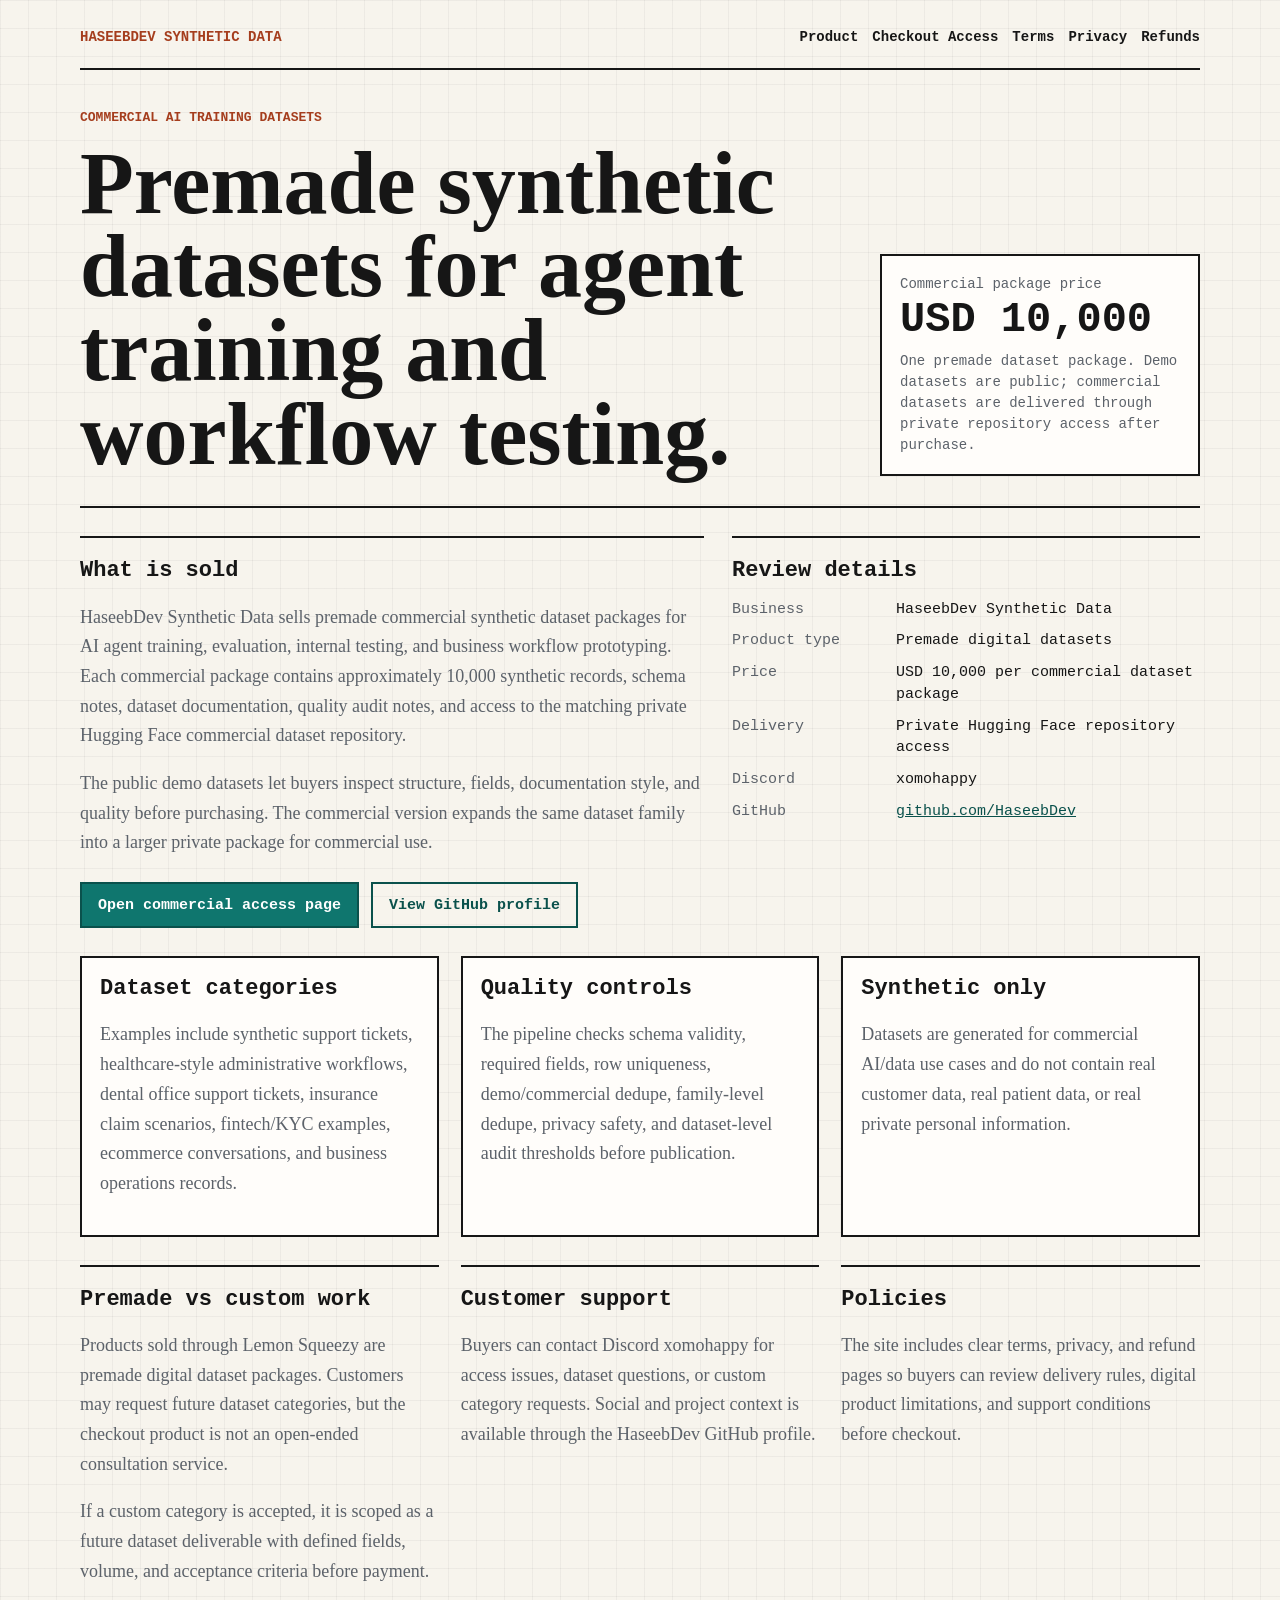
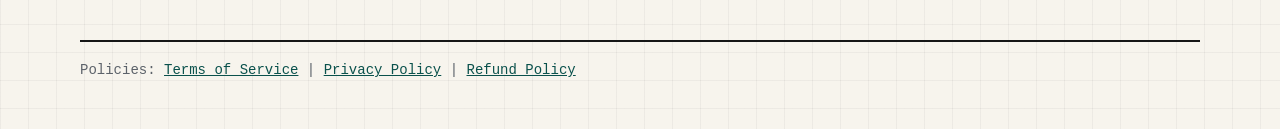
==== index.html @ 677e2761 "Add synthetic data storefront" ====
<!doctype html>
<html lang="en">
<head>
  <meta charset="utf-8">
  <meta name="viewport" content="width=device-width, initial-scale=1">
  <meta name="checkout-repo" content="synthetic-data-checkout">
  <title>Synthetic Dataset Commercial Packages</title>
  <link rel="stylesheet" href="site.css">
</head>
<body>
  <main class="wrap">
    <nav class="topbar" aria-label="Site navigation">
      <div class="brand">HaseebDev Synthetic Data</div>
      <div class="nav">
        <a href="index.html">Product</a>
        <a href="commercial-access.html">Checkout Access</a>
        <a href="terms.html">Terms</a>
        <a href="privacy.html">Privacy</a>
        <a href="refund.html">Refunds</a>
      </div>
    </nav>

    <header class="hero">
      <div>
        <p class="eyebrow">Commercial AI training datasets</p>
        <h1>Premade synthetic datasets for agent training and workflow testing.</h1>
      </div>
      <aside class="price-box" aria-label="Pricing">
        <div class="caption">Commercial package price</div>
        <div class="price">USD 10,000</div>
        <div class="caption">One premade dataset package. Demo datasets are public; commercial datasets are delivered through private repository access after purchase.</div>
      </aside>
    </header>

    <section class="two-col">
      <div class="panel">
        <h2>What is sold</h2>
        <p>
          HaseebDev Synthetic Data sells premade commercial synthetic dataset packages for AI agent training, evaluation, internal testing, and business workflow prototyping. Each commercial package contains approximately 10,000 synthetic records, schema notes, dataset documentation, quality audit notes, and access to the matching private Hugging Face commercial dataset repository.
        </p>
        <p>
          The public demo datasets let buyers inspect structure, fields, documentation style, and quality before purchasing. The commercial version expands the same dataset family into a larger private package for commercial use.
        </p>
        <div class="button-row">
          <a class="button" href="commercial-access.html">Open commercial access page</a>
          <a class="button secondary" href="https://github.com/HaseebDev" rel="noopener">View GitHub profile</a>
        </div>
      </div>

      <aside class="panel">
        <h2>Review details</h2>
        <dl>
          <dt>Business</dt>
          <dd>HaseebDev Synthetic Data</dd>
          <dt>Product type</dt>
          <dd>Premade digital datasets</dd>
          <dt>Price</dt>
          <dd>USD 10,000 per commercial dataset package</dd>
          <dt>Delivery</dt>
          <dd>Private Hugging Face repository access</dd>
          <dt>Discord</dt>
          <dd>xomohappy</dd>
          <dt>GitHub</dt>
          <dd><a href="https://github.com/HaseebDev" rel="noopener">github.com/HaseebDev</a></dd>
        </dl>
      </aside>
    </section>

    <section class="grid" aria-label="Product features">
      <article class="fact-box">
        <h2>Dataset categories</h2>
        <p>Examples include synthetic support tickets, healthcare-style administrative workflows, dental office support tickets, insurance claim scenarios, fintech/KYC examples, ecommerce conversations, and business operations records.</p>
      </article>
      <article class="fact-box">
        <h2>Quality controls</h2>
        <p>The pipeline checks schema validity, required fields, row uniqueness, demo/commercial dedupe, family-level dedupe, privacy safety, and dataset-level audit thresholds before publication.</p>
      </article>
      <article class="fact-box">
        <h2>Synthetic only</h2>
        <p>Datasets are generated for commercial AI/data use cases and do not contain real customer data, real patient data, or real private personal information.</p>
      </article>
    </section>

    <section class="grid" aria-label="Store review and buyer information">
      <div class="panel">
        <h2>Premade vs custom work</h2>
        <p>
          Products sold through Lemon Squeezy are premade digital dataset packages. Customers may request future dataset categories, but the checkout product is not an open-ended consultation service.
        </p>
        <p>
          If a custom category is accepted, it is scoped as a future dataset deliverable with defined fields, volume, and acceptance criteria before payment.
        </p>
      </div>
      <div class="panel">
        <h2>Customer support</h2>
        <p>
          Buyers can contact Discord xomohappy for access issues, dataset questions, or custom category requests. Social and project context is available through the HaseebDev GitHub profile.
        </p>
      </div>
      <div class="panel">
        <h2>Policies</h2>
        <p>
          The site includes clear terms, privacy, and refund pages so buyers can review delivery rules, digital product limitations, and support conditions before checkout.
        </p>
      </div>
    </section>

    <footer class="footer">
      Policies: <a href="terms.html">Terms of Service</a> | <a href="privacy.html">Privacy Policy</a> | <a href="refund.html">Refund Policy</a>
    </footer>
  </main>
</body>
</html>
---- site.css ----
:root {
  color-scheme: light;
  --ink: #161616;
  --muted: #5c626a;
  --line: #d9d7cf;
  --paper: #f7f4ed;
  --panel: #fffdfa;
  --accent: #0f766e;
  --accent-dark: #0a514c;
  --signal: #a53d1d;
  --blueprint: #243b53;
}

* {
  box-sizing: border-box;
}

body {
  margin: 0;
  min-height: 100vh;
  background:
    linear-gradient(90deg, rgba(22, 22, 22, 0.045) 1px, transparent 1px),
    linear-gradient(rgba(22, 22, 22, 0.045) 1px, transparent 1px),
    var(--paper);
  background-size: 28px 28px;
  color: var(--ink);
  font-family: Georgia, "Times New Roman", serif;
}

a {
  color: var(--accent-dark);
}

.wrap {
  width: min(1120px, calc(100% - 32px));
  margin: 0 auto;
  padding: 28px 0 48px;
}

.topbar {
  display: flex;
  flex-wrap: wrap;
  align-items: center;
  justify-content: space-between;
  gap: 14px;
  padding: 0 0 22px;
  border-bottom: 2px solid var(--ink);
  font: 700 14px/1.3 ui-monospace, "SFMono-Regular", Consolas, monospace;
}

.brand {
  color: var(--signal);
  text-transform: uppercase;
}

.nav {
  display: flex;
  flex-wrap: wrap;
  gap: 14px;
}

.nav a {
  color: var(--ink);
  text-decoration: none;
}

.hero {
  display: grid;
  grid-template-columns: minmax(0, 1fr) 320px;
  gap: 32px;
  align-items: end;
  padding: 40px 0 30px;
  border-bottom: 2px solid var(--ink);
}

.eyebrow {
  margin: 0 0 16px;
  color: var(--signal);
  font: 700 13px/1.2 ui-monospace, "SFMono-Regular", Consolas, monospace;
  letter-spacing: 0;
  text-transform: uppercase;
}

h1 {
  margin: 0;
  max-width: 880px;
  font-size: clamp(40px, 7vw, 88px);
  line-height: 0.95;
  letter-spacing: 0;
}

h2 {
  margin: 0 0 14px;
  font: 700 22px/1.2 ui-monospace, "SFMono-Regular", Consolas, monospace;
  letter-spacing: 0;
}

h3 {
  margin: 22px 0 8px;
  font: 700 18px/1.2 ui-monospace, "SFMono-Regular", Consolas, monospace;
}

p,
li {
  color: var(--muted);
  font: 18px/1.65 Georgia, "Times New Roman", serif;
}

ul {
  margin: 12px 0 0;
  padding-left: 20px;
}

.price-box,
.fact-box,
.notice {
  border: 2px solid var(--ink);
  background: var(--panel);
  padding: 18px;
}

.price {
  margin: 4px 0 10px;
  font: 700 42px/1 ui-monospace, "SFMono-Regular", Consolas, monospace;
}

.caption {
  color: var(--muted);
  font: 14px/1.5 ui-monospace, "SFMono-Regular", Consolas, monospace;
}

.grid {
  display: grid;
  grid-template-columns: repeat(3, minmax(0, 1fr));
  gap: 22px;
  margin-top: 28px;
}

.two-col {
  display: grid;
  grid-template-columns: minmax(0, 1fr) minmax(300px, 0.75fr);
  gap: 28px;
  margin-top: 28px;
  align-items: start;
}

.panel {
  border-top: 2px solid var(--ink);
  padding-top: 20px;
}

.button-row {
  display: flex;
  flex-wrap: wrap;
  gap: 12px;
  margin-top: 24px;
}

.button {
  display: inline-flex;
  min-height: 46px;
  align-items: center;
  justify-content: center;
  border: 2px solid var(--accent-dark);
  background: var(--accent);
  color: #fff;
  padding: 12px 16px;
  text-decoration: none;
  font: 700 15px/1 ui-monospace, "SFMono-Regular", Consolas, monospace;
}

.button.secondary {
  background: transparent;
  color: var(--accent-dark);
}

label {
  display: block;
  margin-top: 24px;
  color: var(--ink);
  font: 700 15px/1.45 ui-monospace, "SFMono-Regular", Consolas, monospace;
}

input {
  width: min(100%, 460px);
  min-height: 46px;
  margin-top: 8px;
  border: 2px solid var(--ink);
  background: var(--panel);
  color: var(--ink);
  padding: 10px 12px;
  font: 16px/1.2 ui-monospace, "SFMono-Regular", Consolas, monospace;
}

input:focus {
  outline: 3px solid rgba(15, 118, 110, 0.28);
  outline-offset: 2px;
}

dl {
  display: grid;
  grid-template-columns: 150px minmax(0, 1fr);
  gap: 10px 14px;
  margin: 0;
  font: 15px/1.45 ui-monospace, "SFMono-Regular", Consolas, monospace;
}

dt {
  color: var(--muted);
}

dd {
  margin: 0;
  overflow-wrap: anywhere;
}

.alert {
  margin-top: 22px;
  border-left: 4px solid var(--signal);
  padding: 12px 0 12px 14px;
  color: var(--muted);
  font: 15px/1.5 ui-monospace, "SFMono-Regular", Consolas, monospace;
}

.footer {
  margin-top: 36px;
  padding-top: 18px;
  border-top: 2px solid var(--ink);
  color: var(--muted);
  font: 14px/1.5 ui-monospace, "SFMono-Regular", Consolas, monospace;
}

@media (max-width: 820px) {
  .wrap {
    width: min(100% - 24px, 1120px);
    padding-top: 22px;
  }

  .hero,
  .two-col,
  .grid {
    grid-template-columns: 1fr;
  }

  dl {
    grid-template-columns: 1fr;
  }
}
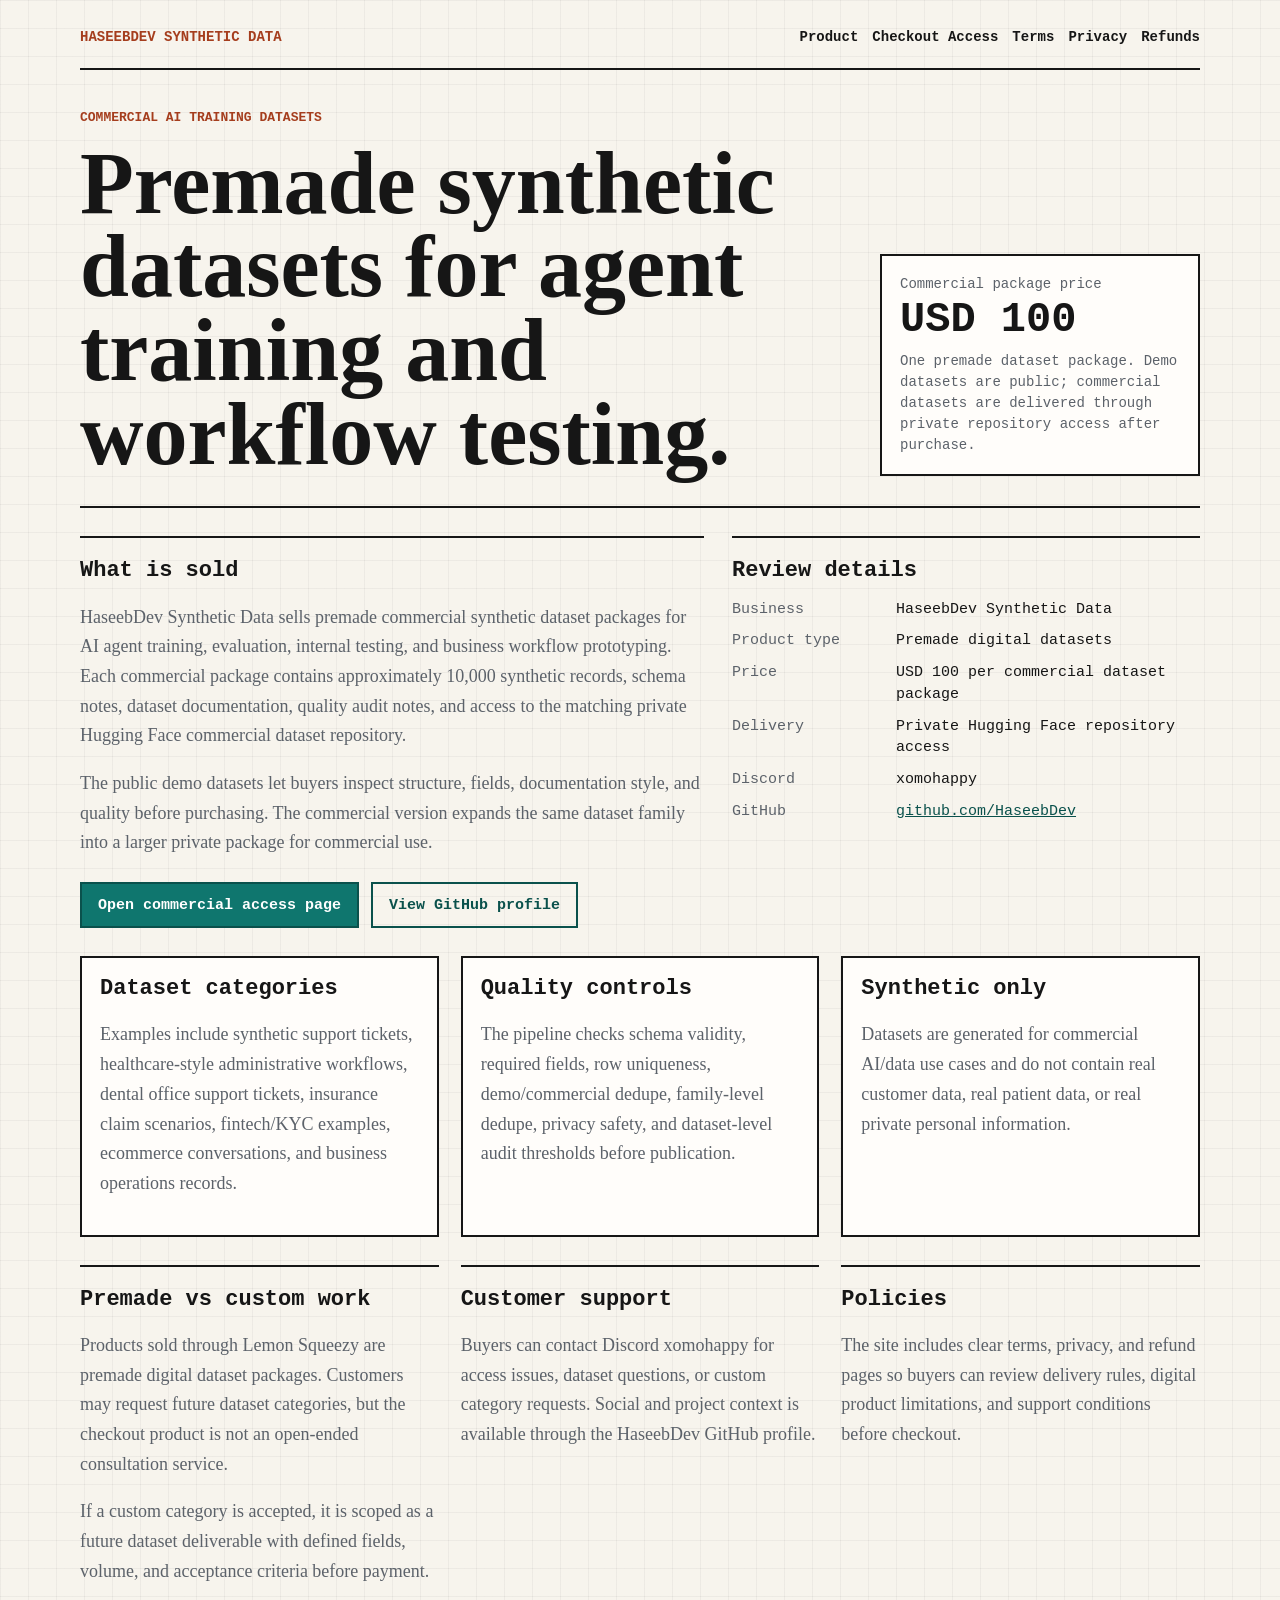
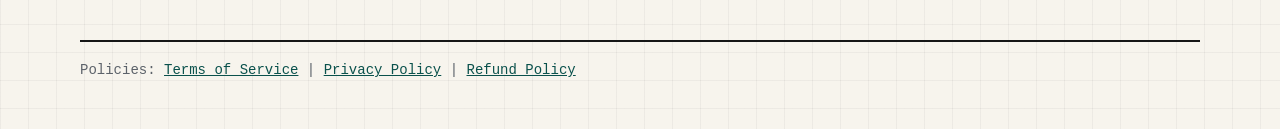
==== commit 584a1f2a: "Correct commercial dataset price" ====
--- a/index.html
+++ b/index.html
@@ -27,7 +27,7 @@
       </div>
       <aside class="price-box" aria-label="Pricing">
         <div class="caption">Commercial package price</div>
-        <div class="price">USD 10,000</div>
+        <div class="price">USD 100</div>
         <div class="caption">One premade dataset package. Demo datasets are public; commercial datasets are delivered through private repository access after purchase.</div>
       </aside>
     </header>
@@ -55,7 +55,7 @@
           <dt>Product type</dt>
           <dd>Premade digital datasets</dd>
           <dt>Price</dt>
-          <dd>USD 10,000 per commercial dataset package</dd>
+          <dd>USD 100 per commercial dataset package</dd>
           <dt>Delivery</dt>
           <dd>Private Hugging Face repository access</dd>
           <dt>Discord</dt>
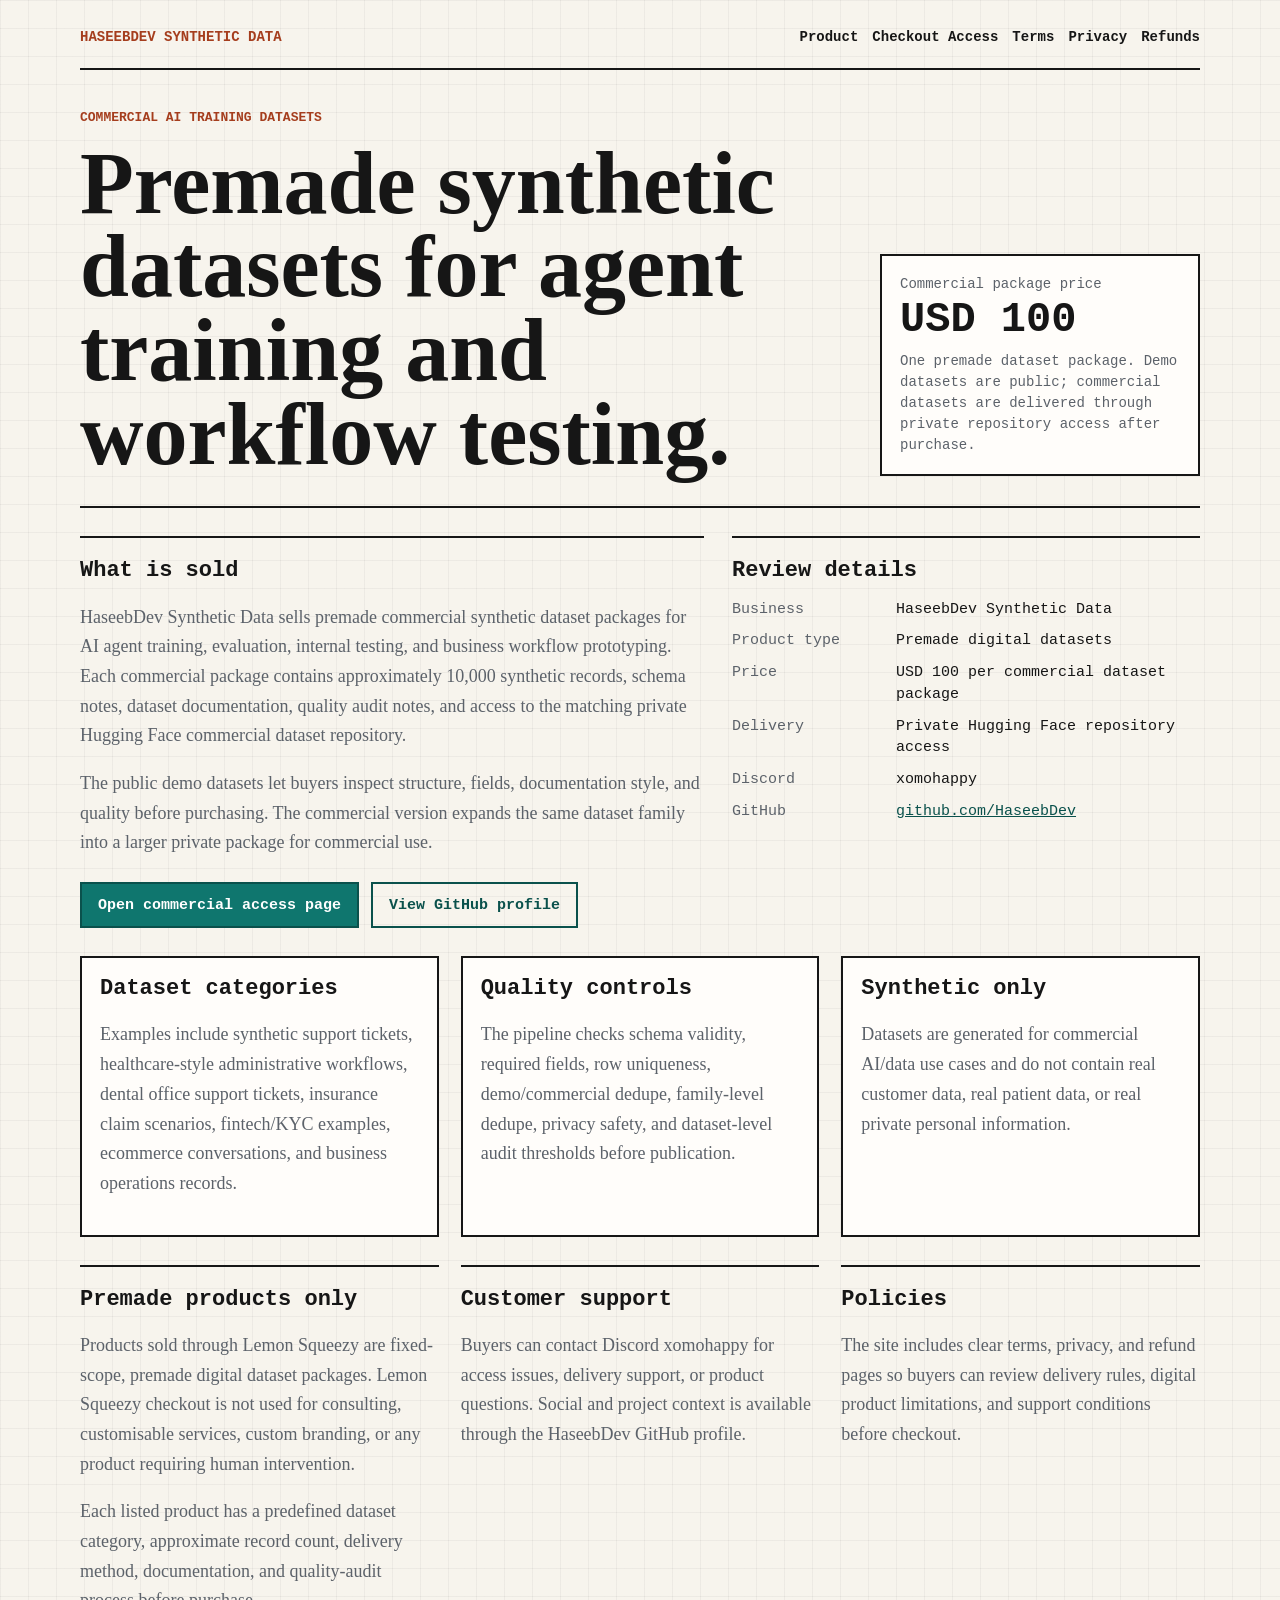
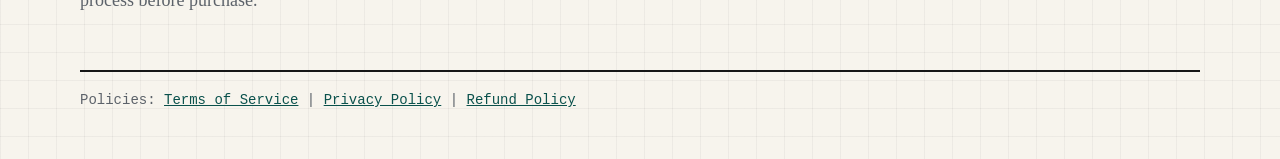
==== commit 13de5723: "Clarify premade dataset storefront" ====
--- a/index.html
+++ b/index.html
@@ -83,18 +83,18 @@
 
     <section class="grid" aria-label="Store review and buyer information">
       <div class="panel">
-        <h2>Premade vs custom work</h2>
+        <h2>Premade products only</h2>
         <p>
-          Products sold through Lemon Squeezy are premade digital dataset packages. Customers may request future dataset categories, but the checkout product is not an open-ended consultation service.
+          Products sold through Lemon Squeezy are fixed-scope, premade digital dataset packages. Lemon Squeezy checkout is not used for consulting, customisable services, custom branding, or any product requiring human intervention.
         </p>
         <p>
-          If a custom category is accepted, it is scoped as a future dataset deliverable with defined fields, volume, and acceptance criteria before payment.
+          Each listed product has a predefined dataset category, approximate record count, delivery method, documentation, and quality-audit process before purchase.
         </p>
       </div>
       <div class="panel">
         <h2>Customer support</h2>
         <p>
-          Buyers can contact Discord xomohappy for access issues, dataset questions, or custom category requests. Social and project context is available through the HaseebDev GitHub profile.
+          Buyers can contact Discord xomohappy for access issues, delivery support, or product questions. Social and project context is available through the HaseebDev GitHub profile.
         </p>
       </div>
       <div class="panel">
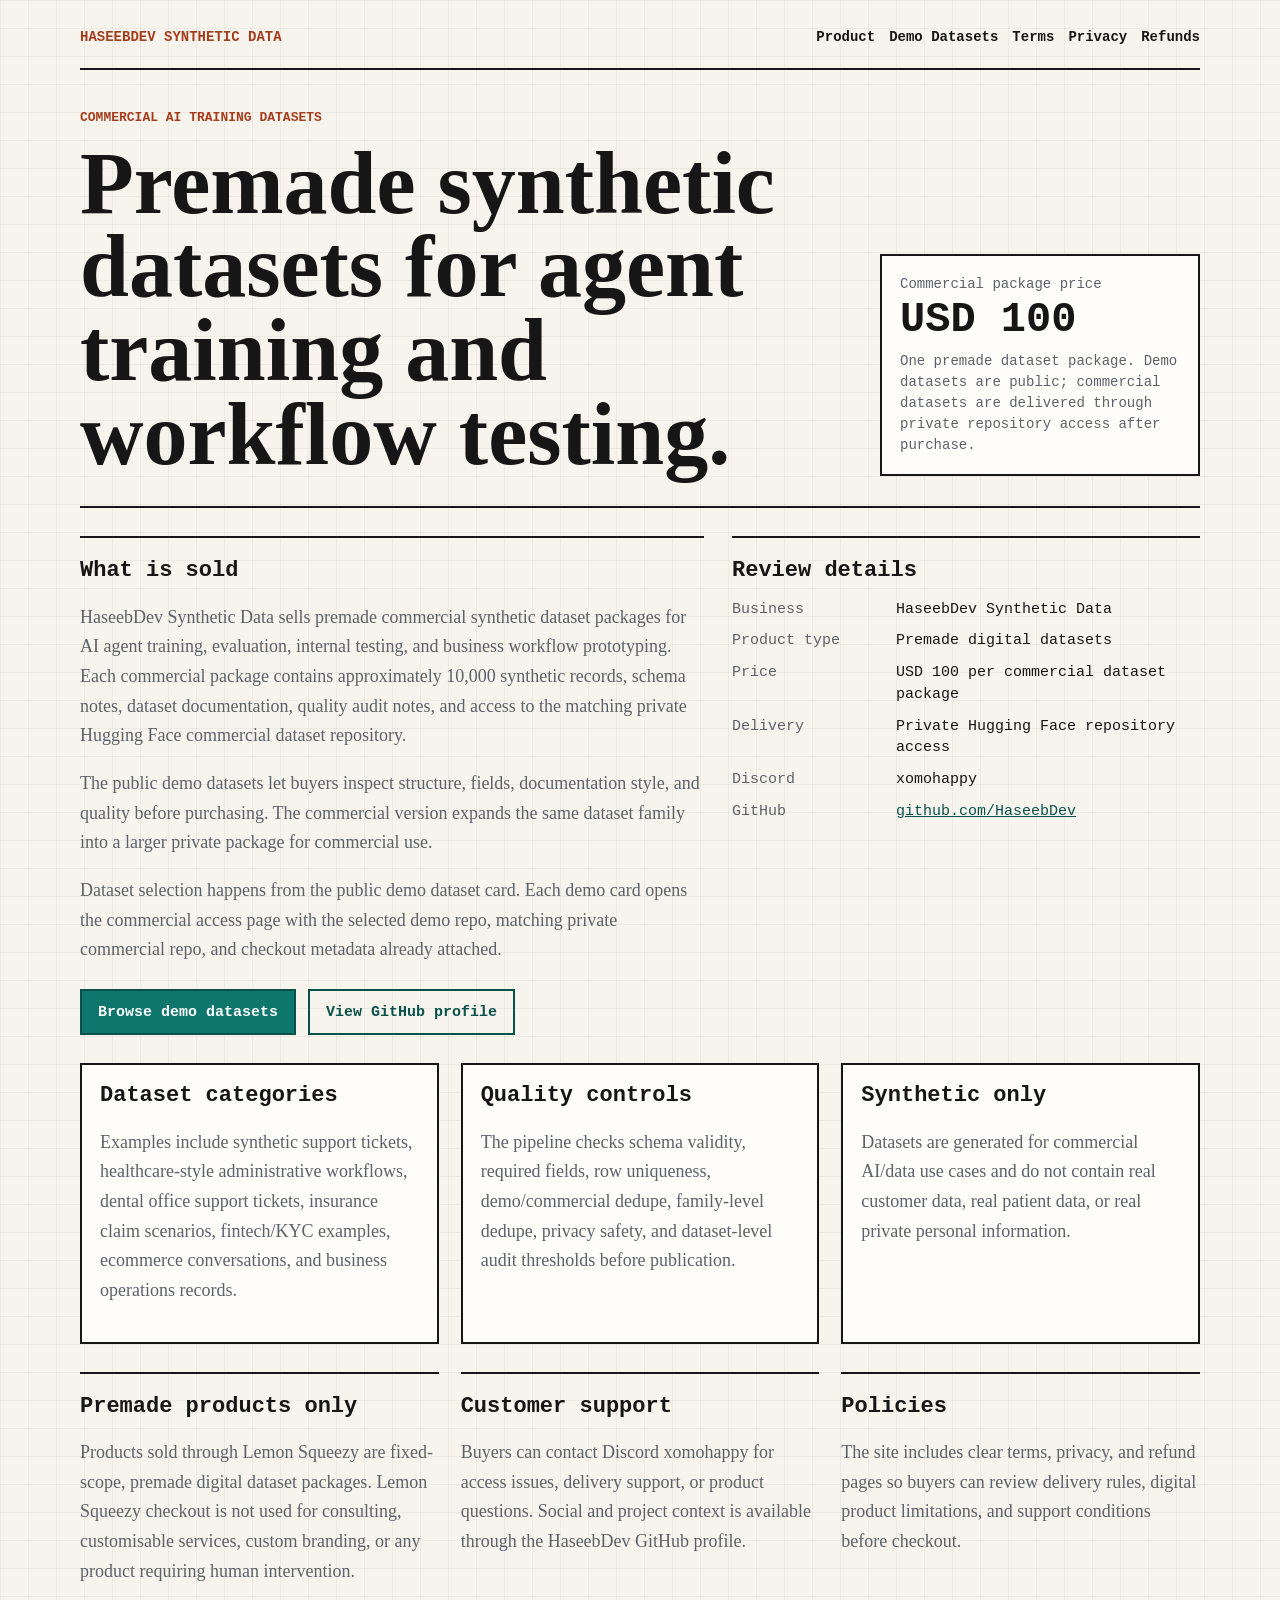
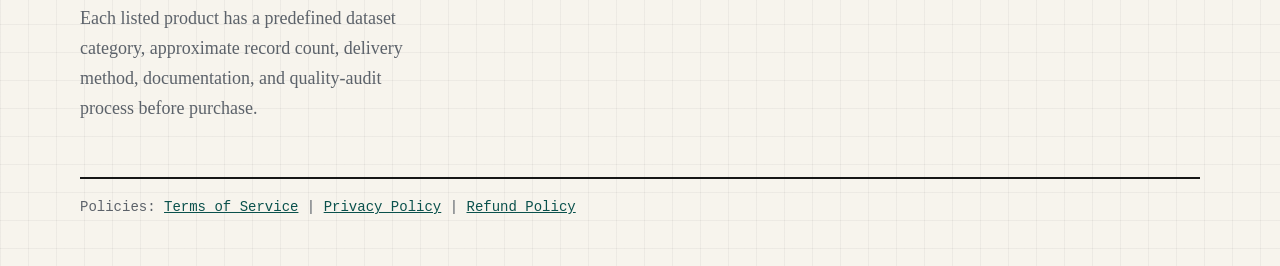
==== commit 274dead8: "Clarify dataset-specific checkout entrypoint" ====
--- a/index.html
+++ b/index.html
@@ -13,7 +13,7 @@
       <div class="brand">HaseebDev Synthetic Data</div>
       <div class="nav">
         <a href="index.html">Product</a>
-        <a href="commercial-access.html">Checkout Access</a>
+        <a href="https://huggingface.co/HaseebDev" rel="noopener">Demo Datasets</a>
         <a href="terms.html">Terms</a>
         <a href="privacy.html">Privacy</a>
         <a href="refund.html">Refunds</a>
@@ -41,8 +41,11 @@
         <p>
           The public demo datasets let buyers inspect structure, fields, documentation style, and quality before purchasing. The commercial version expands the same dataset family into a larger private package for commercial use.
         </p>
+        <p>
+          Dataset selection happens from the public demo dataset card. Each demo card opens the commercial access page with the selected demo repo, matching private commercial repo, and checkout metadata already attached.
+        </p>
         <div class="button-row">
-          <a class="button" href="commercial-access.html">Open commercial access page</a>
+          <a class="button" href="https://huggingface.co/HaseebDev" rel="noopener">Browse demo datasets</a>
           <a class="button secondary" href="https://github.com/HaseebDev" rel="noopener">View GitHub profile</a>
         </div>
       </div>
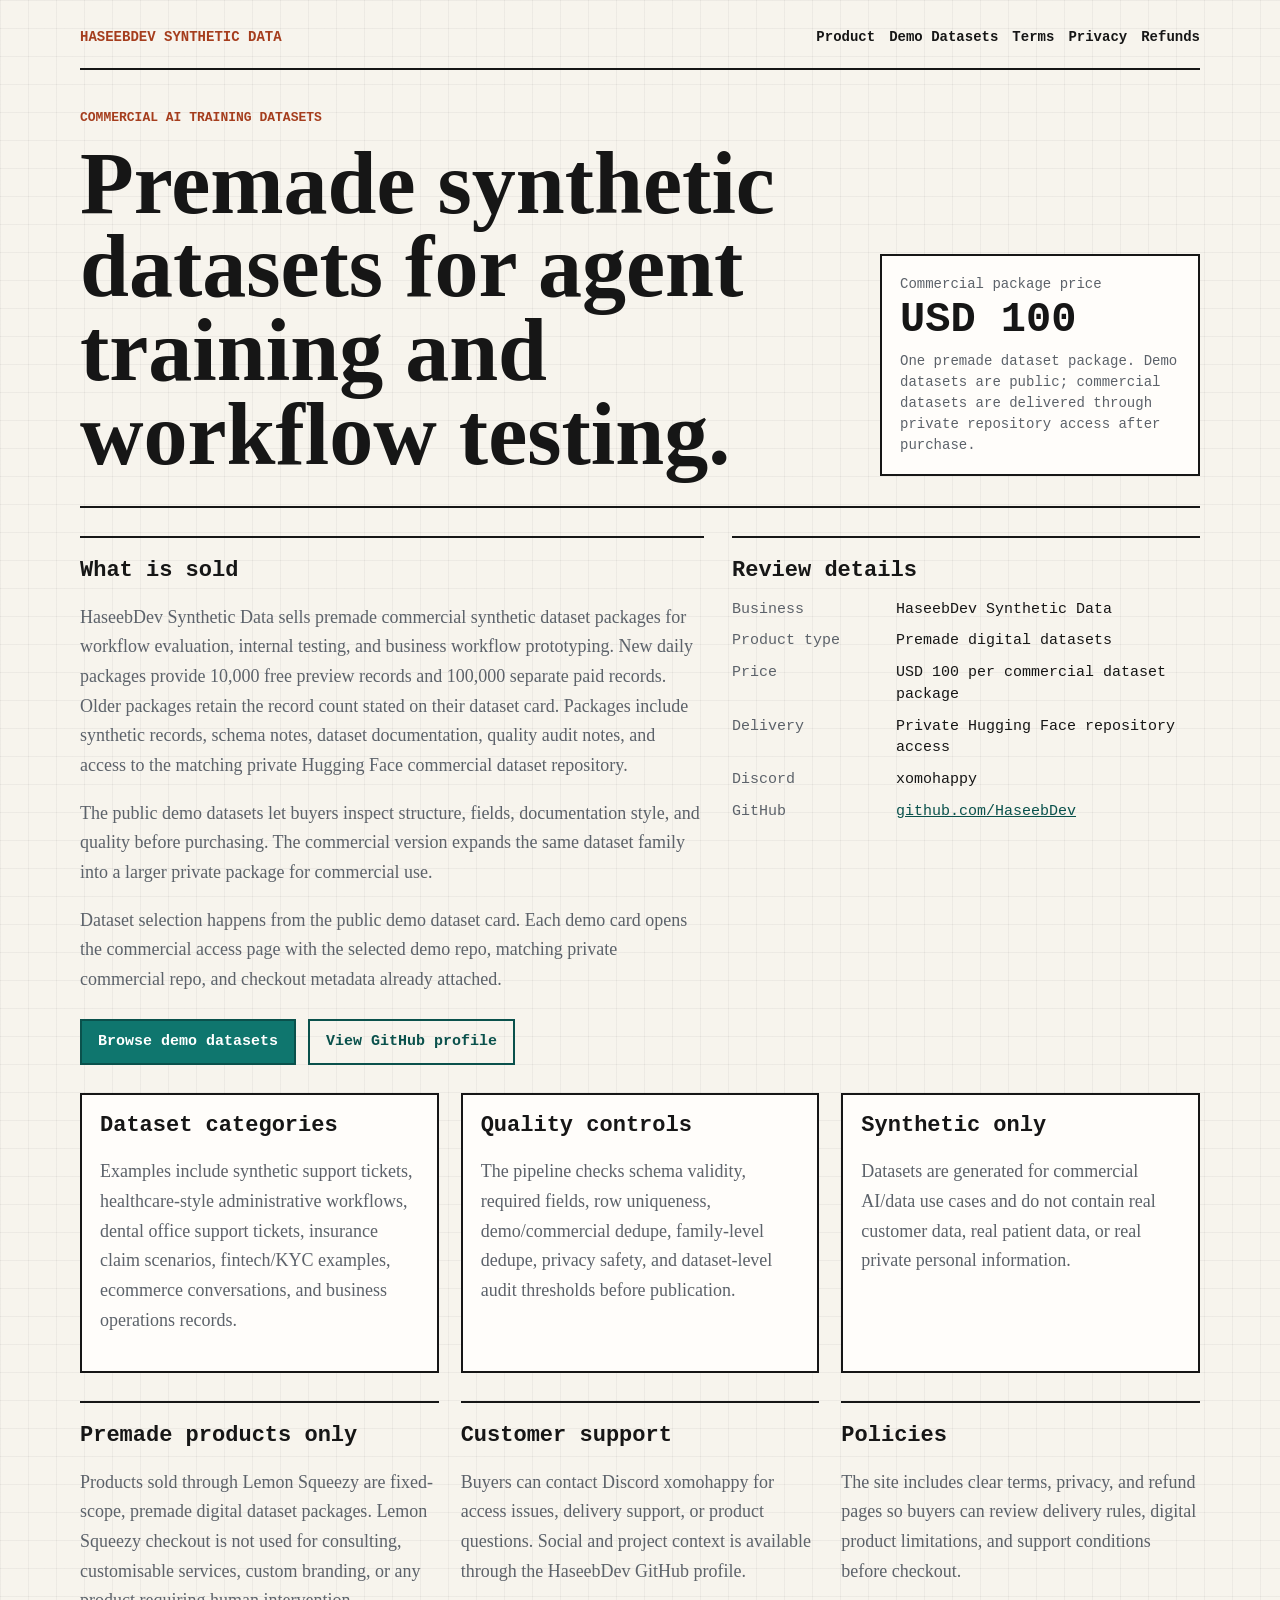
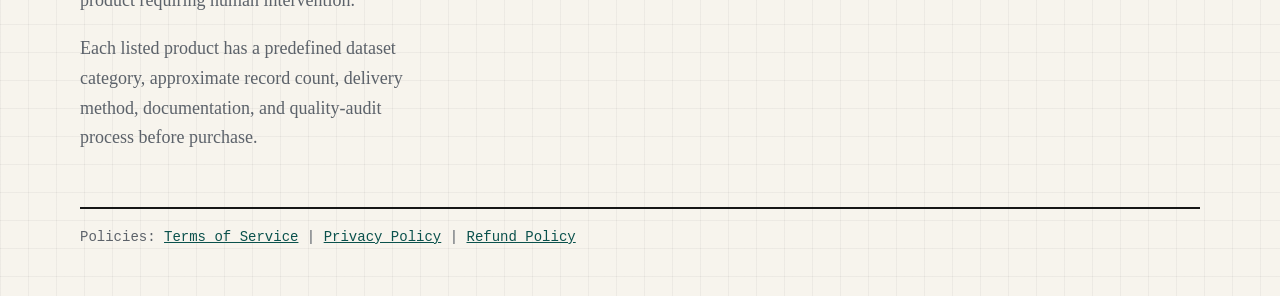
==== commit 177bfe24: "Show verified dataset package counts and retain dataset-specific checkout" ====
--- a/index.html
+++ b/index.html
@@ -36,7 +36,7 @@
       <div class="panel">
         <h2>What is sold</h2>
         <p>
-          HaseebDev Synthetic Data sells premade commercial synthetic dataset packages for AI agent training, evaluation, internal testing, and business workflow prototyping. Each commercial package contains approximately 10,000 synthetic records, schema notes, dataset documentation, quality audit notes, and access to the matching private Hugging Face commercial dataset repository.
+          HaseebDev Synthetic Data sells premade commercial synthetic dataset packages for workflow evaluation, internal testing, and business workflow prototyping. New daily packages provide 10,000 free preview records and 100,000 separate paid records. Older packages retain the record count stated on their dataset card. Packages include synthetic records, schema notes, dataset documentation, quality audit notes, and access to the matching private Hugging Face commercial dataset repository.
         </p>
         <p>
           The public demo datasets let buyers inspect structure, fields, documentation style, and quality before purchasing. The commercial version expands the same dataset family into a larger private package for commercial use.
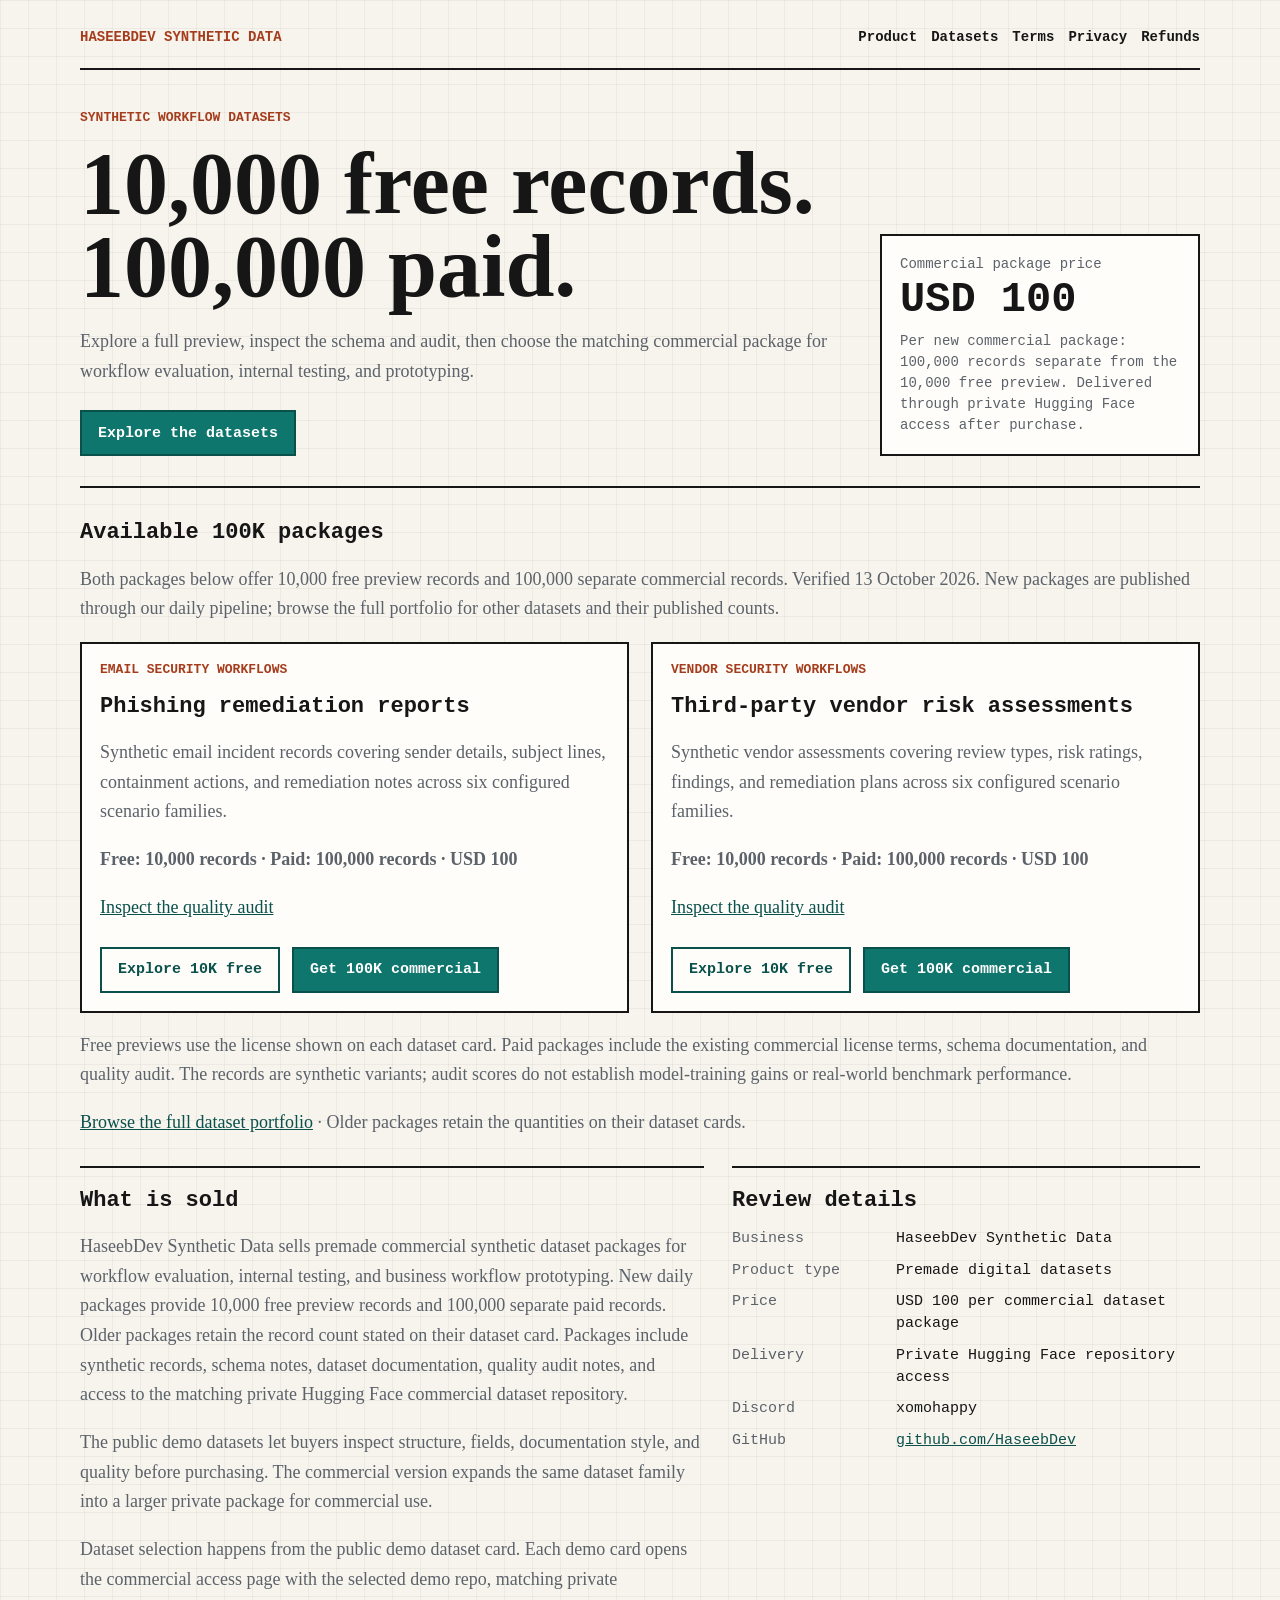
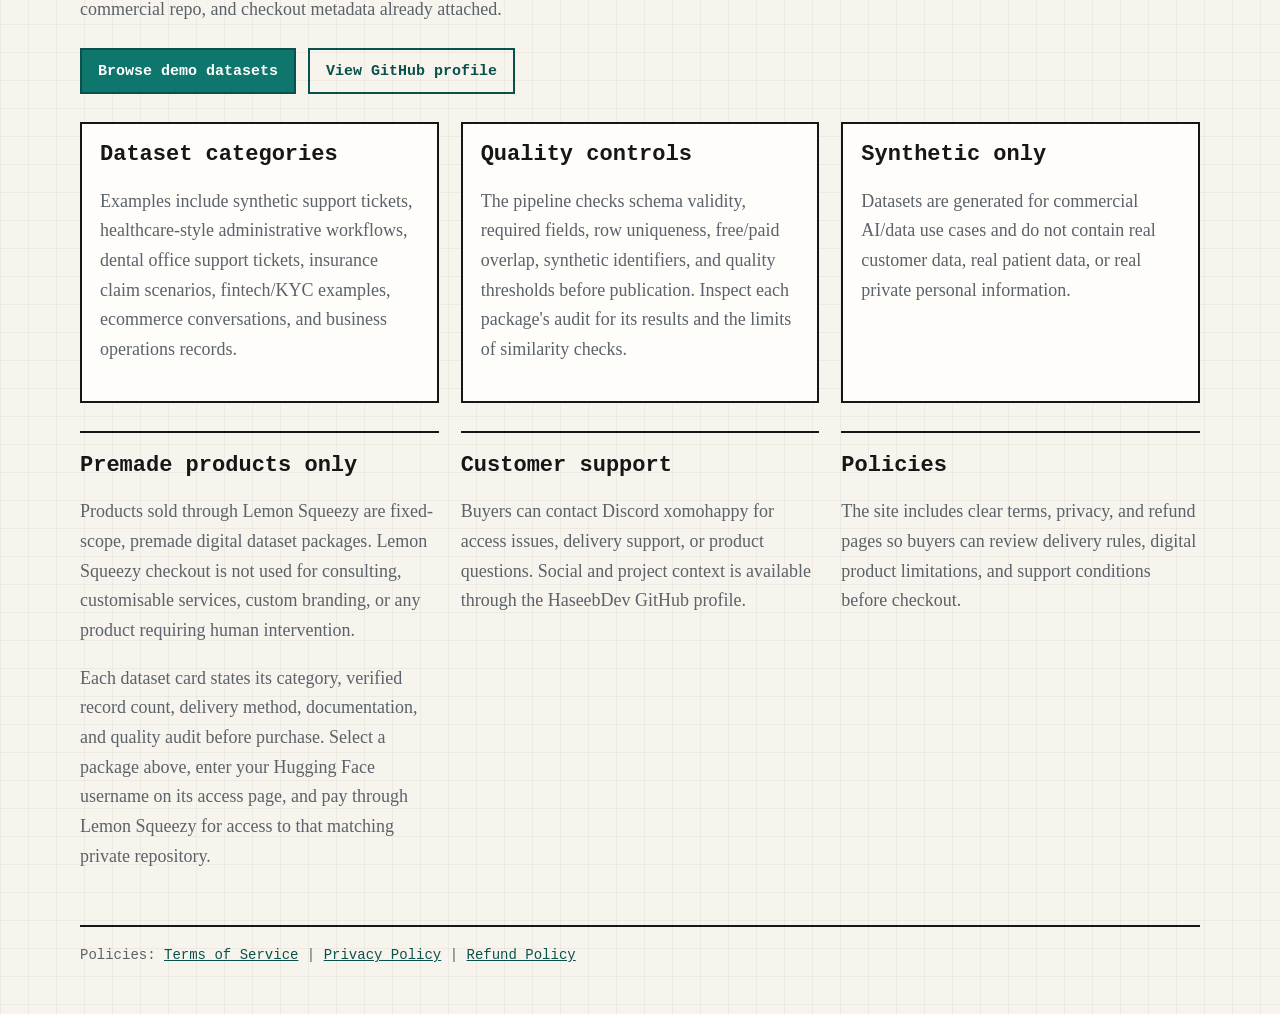
==== commit c314c434: "Feature 10K previews and 100K commercial dataset packages" ====
--- a/index.html
+++ b/index.html
@@ -4,7 +4,8 @@
   <meta charset="utf-8">
   <meta name="viewport" content="width=device-width, initial-scale=1">
   <meta name="checkout-repo" content="synthetic-data-checkout">
-  <title>Synthetic Dataset Commercial Packages</title>
+  <meta name="description" content="Explore 10,000 free synthetic workflow records, then get 100,000 separate commercial records for USD 100. Inspect the schema and audit before buying.">
+  <title>10K Free / 100K Commercial | HaseebDev Synthetic Data</title>
   <link rel="stylesheet" href="site.css">
 </head>
 <body>
@@ -13,7 +14,7 @@
       <div class="brand">HaseebDev Synthetic Data</div>
       <div class="nav">
         <a href="index.html">Product</a>
-        <a href="https://huggingface.co/HaseebDev" rel="noopener">Demo Datasets</a>
+        <a href="#packages">Datasets</a>
         <a href="terms.html">Terms</a>
         <a href="privacy.html">Privacy</a>
         <a href="refund.html">Refunds</a>
@@ -22,15 +23,48 @@
 
     <header class="hero">
       <div>
-        <p class="eyebrow">Commercial AI training datasets</p>
-        <h1>Premade synthetic datasets for agent training and workflow testing.</h1>
+        <p class="eyebrow">Synthetic workflow datasets</p>
+        <h1>10,000 free records.<br>100,000 paid.</h1>
+        <p>Explore a full preview, inspect the schema and audit, then choose the matching commercial package for workflow evaluation, internal testing, and prototyping.</p>
+        <div class="button-row"><a class="button" href="#packages">Explore the datasets</a></div>
       </div>
       <aside class="price-box" aria-label="Pricing">
         <div class="caption">Commercial package price</div>
         <div class="price">USD 100</div>
-        <div class="caption">One premade dataset package. Demo datasets are public; commercial datasets are delivered through private repository access after purchase.</div>
+        <div class="caption">Per new commercial package: 100,000 records separate from the 10,000 free preview. Delivered through private Hugging Face access after purchase.</div>
       </aside>
     </header>
+
+    <section id="packages" class="catalog" aria-labelledby="packages-title">
+      <h2 id="packages-title">Available 100K packages</h2>
+      <p>Both packages below offer 10,000 free preview records and 100,000 separate commercial records. Verified 13 October 2026. New packages are published through our daily pipeline; browse the full portfolio for other datasets and their published counts.</p>
+      <div class="package-grid">
+        <article class="fact-box">
+          <p class="eyebrow">Email security workflows</p>
+          <h2>Phishing remediation reports</h2>
+          <p>Synthetic email incident records covering sender details, subject lines, containment actions, and remediation notes across six configured scenario families.</p>
+          <p><strong>Free: 10,000 records · Paid: 100,000 records · USD 100</strong></p>
+          <p><a href="https://huggingface.co/datasets/HaseebDev/phishing_remediation_reports/blob/main/quality-audit.md">Inspect the quality audit</a></p>
+          <div class="button-row">
+            <a class="button secondary" href="https://huggingface.co/datasets/HaseebDev/phishing_remediation_reports">Explore 10K free</a>
+            <a class="button" data-package="phishing_remediation_reports" href="https://haseebdev.github.io/synthetic-data-checkout/commercial-access.html?niche=phishing_remediation_reports&amp;demo_repo=HaseebDev%2Fphishing_remediation_reports&amp;commercial_repo=HaseebDev%2Fphishing_remediation_reports-commercial&amp;checkout_url=https%3A%2F%2Fsyntheticdatasetlab.lemonsqueezy.com%2Fcheckout%2Fbuy%2F431fde4c-a3ff-4587-825b-7ec496b1e98e%3Fcheckout%255Bcustom%255D%255Bdataset%255D%3Dphishing_remediation_reports%26checkout%255Bcustom%255D%255Bdemo_repo%255D%3DHaseebDev%252Fphishing_remediation_reports%26checkout%255Bcustom%255D%255Bcommercial_repo%255D%3DHaseebDev%252Fphishing_remediation_reports-commercial%26utm_source%3Dhuggingface%26utm_medium%3Ddataset_card%26utm_campaign%3Dphishing_remediation_reports&amp;commercial_records=100000">Get 100K commercial</a>
+          </div>
+        </article>
+        <article class="fact-box">
+          <p class="eyebrow">Vendor security workflows</p>
+          <h2>Third-party vendor risk assessments</h2>
+          <p>Synthetic vendor assessments covering review types, risk ratings, findings, and remediation plans across six configured scenario families.</p>
+          <p><strong>Free: 10,000 records · Paid: 100,000 records · USD 100</strong></p>
+          <p><a href="https://huggingface.co/datasets/HaseebDev/third_party_vendor_risks/blob/main/quality-audit.md">Inspect the quality audit</a></p>
+          <div class="button-row">
+            <a class="button secondary" href="https://huggingface.co/datasets/HaseebDev/third_party_vendor_risks">Explore 10K free</a>
+            <a class="button" data-package="third_party_vendor_risks" href="https://haseebdev.github.io/synthetic-data-checkout/commercial-access.html?niche=third_party_vendor_risks&amp;demo_repo=HaseebDev%2Fthird_party_vendor_risks&amp;commercial_repo=HaseebDev%2Fthird_party_vendor_risks-commercial&amp;checkout_url=https%3A%2F%2Fsyntheticdatasetlab.lemonsqueezy.com%2Fcheckout%2Fbuy%2F431fde4c-a3ff-4587-825b-7ec496b1e98e%3Fcheckout%255Bcustom%255D%255Bdataset%255D%3Dthird_party_vendor_risks%26checkout%255Bcustom%255D%255Bdemo_repo%255D%3DHaseebDev%252Fthird_party_vendor_risks%26checkout%255Bcustom%255D%255Bcommercial_repo%255D%3DHaseebDev%252Fthird_party_vendor_risks-commercial%26utm_source%3Dhuggingface%26utm_medium%3Ddataset_card%26utm_campaign%3Dthird_party_vendor_risks&amp;commercial_records=100000">Get 100K commercial</a>
+          </div>
+        </article>
+      </div>
+      <p>Free previews use the license shown on each dataset card. Paid packages include the existing commercial license terms, schema documentation, and quality audit. The records are synthetic variants; audit scores do not establish model-training gains or real-world benchmark performance.</p>
+      <p><a href="https://huggingface.co/HaseebDev">Browse the full dataset portfolio</a> · Older packages retain the quantities on their dataset cards.</p>
+    </section>
 
     <section class="two-col">
       <div class="panel">
@@ -76,7 +110,7 @@
       </article>
       <article class="fact-box">
         <h2>Quality controls</h2>
-        <p>The pipeline checks schema validity, required fields, row uniqueness, demo/commercial dedupe, family-level dedupe, privacy safety, and dataset-level audit thresholds before publication.</p>
+        <p>The pipeline checks schema validity, required fields, row uniqueness, free/paid overlap, synthetic identifiers, and quality thresholds before publication. Inspect each package's audit for its results and the limits of similarity checks.</p>
       </article>
       <article class="fact-box">
         <h2>Synthetic only</h2>
@@ -91,7 +125,7 @@
           Products sold through Lemon Squeezy are fixed-scope, premade digital dataset packages. Lemon Squeezy checkout is not used for consulting, customisable services, custom branding, or any product requiring human intervention.
         </p>
         <p>
-          Each listed product has a predefined dataset category, approximate record count, delivery method, documentation, and quality-audit process before purchase.
+          Each dataset card states its category, verified record count, delivery method, documentation, and quality audit before purchase. Select a package above, enter your Hugging Face username on its access page, and pay through Lemon Squeezy for access to that matching private repository.
         </p>
       </div>
       <div class="panel">
--- a/site.css
+++ b/site.css
@@ -144,6 +144,25 @@
   align-items: start;
 }
 
+.catalog {
+  margin-top: 32px;
+  scroll-margin-top: 20px;
+}
+
+.package-grid {
+  display: grid;
+  grid-template-columns: repeat(2, minmax(0, 1fr));
+  gap: 22px;
+}
+
+.package-grid .fact-box {
+  min-width: 0;
+}
+
+.package-grid .button-row {
+  align-items: stretch;
+}
+
 .panel {
   border-top: 2px solid var(--ink);
   padding-top: 20px;
@@ -238,7 +257,8 @@
 
   .hero,
   .two-col,
-  .grid {
+  .grid,
+  .package-grid {
     grid-template-columns: 1fr;
   }
 
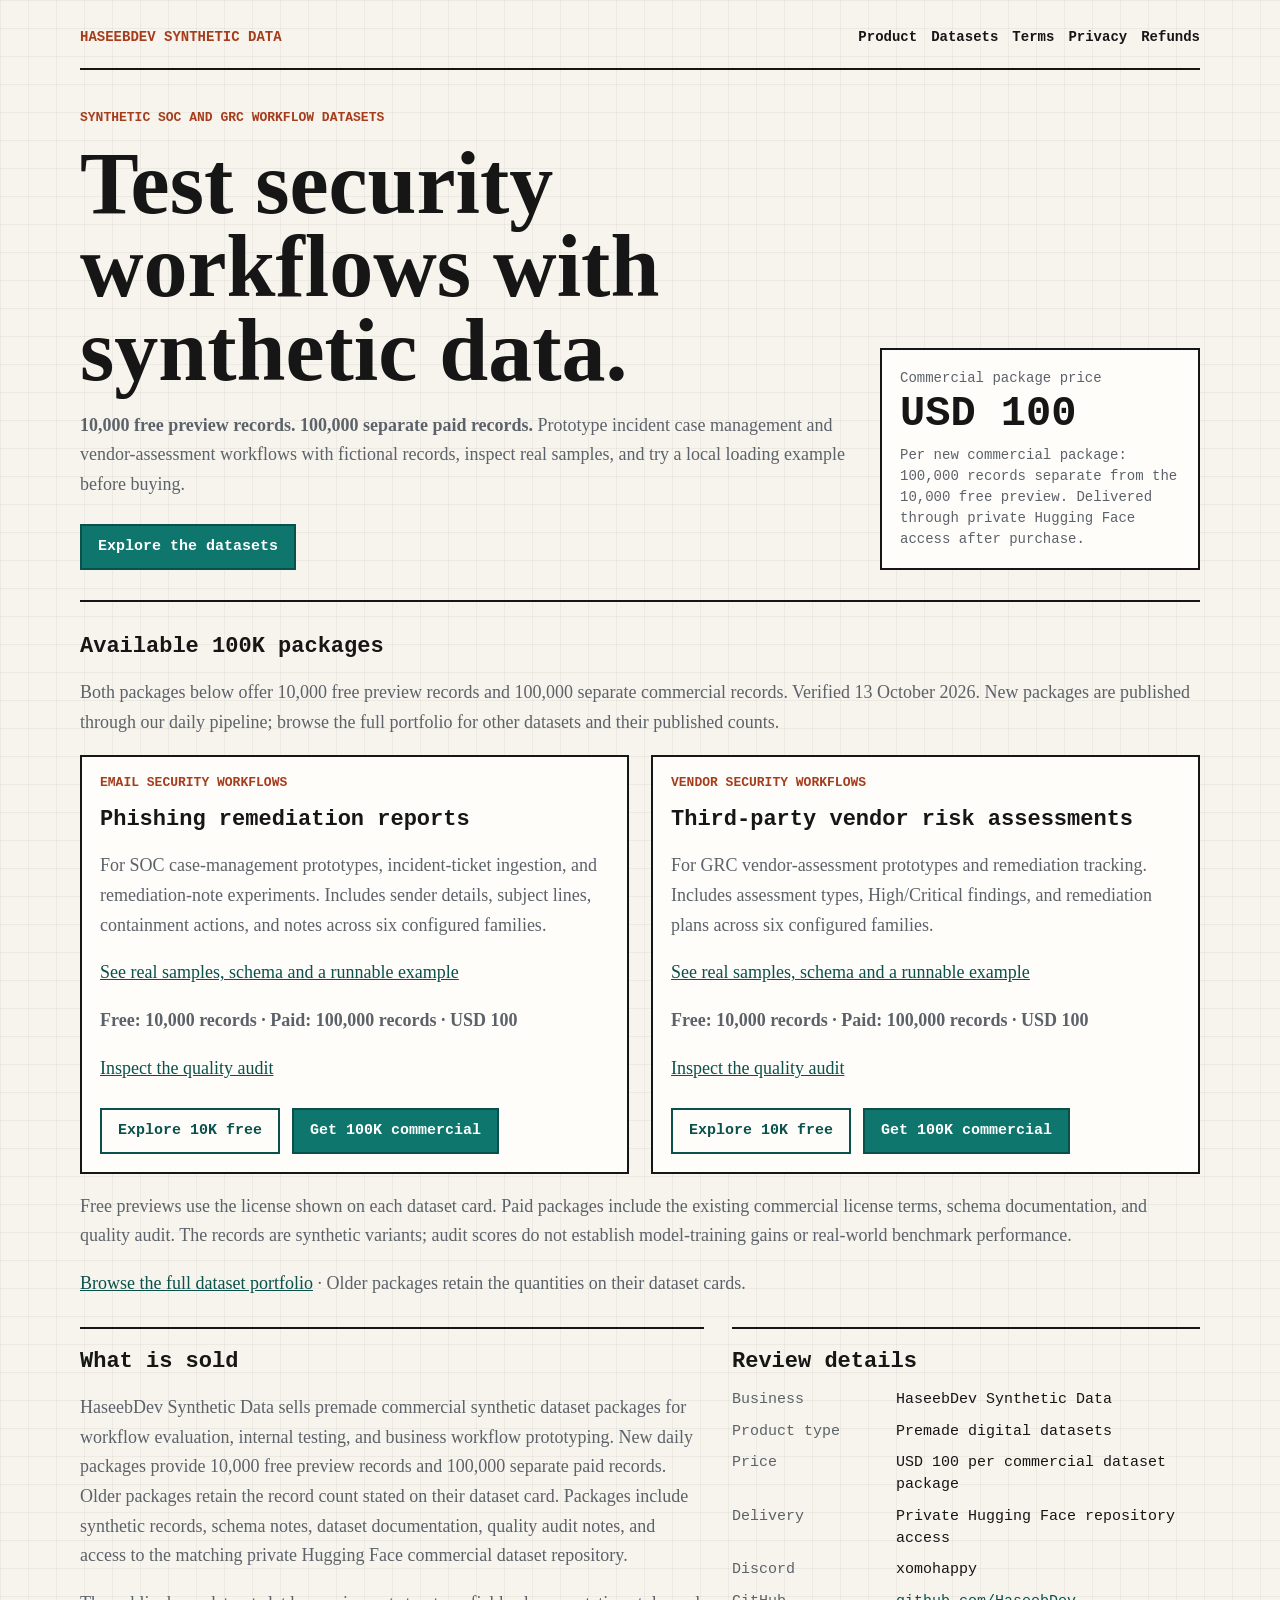
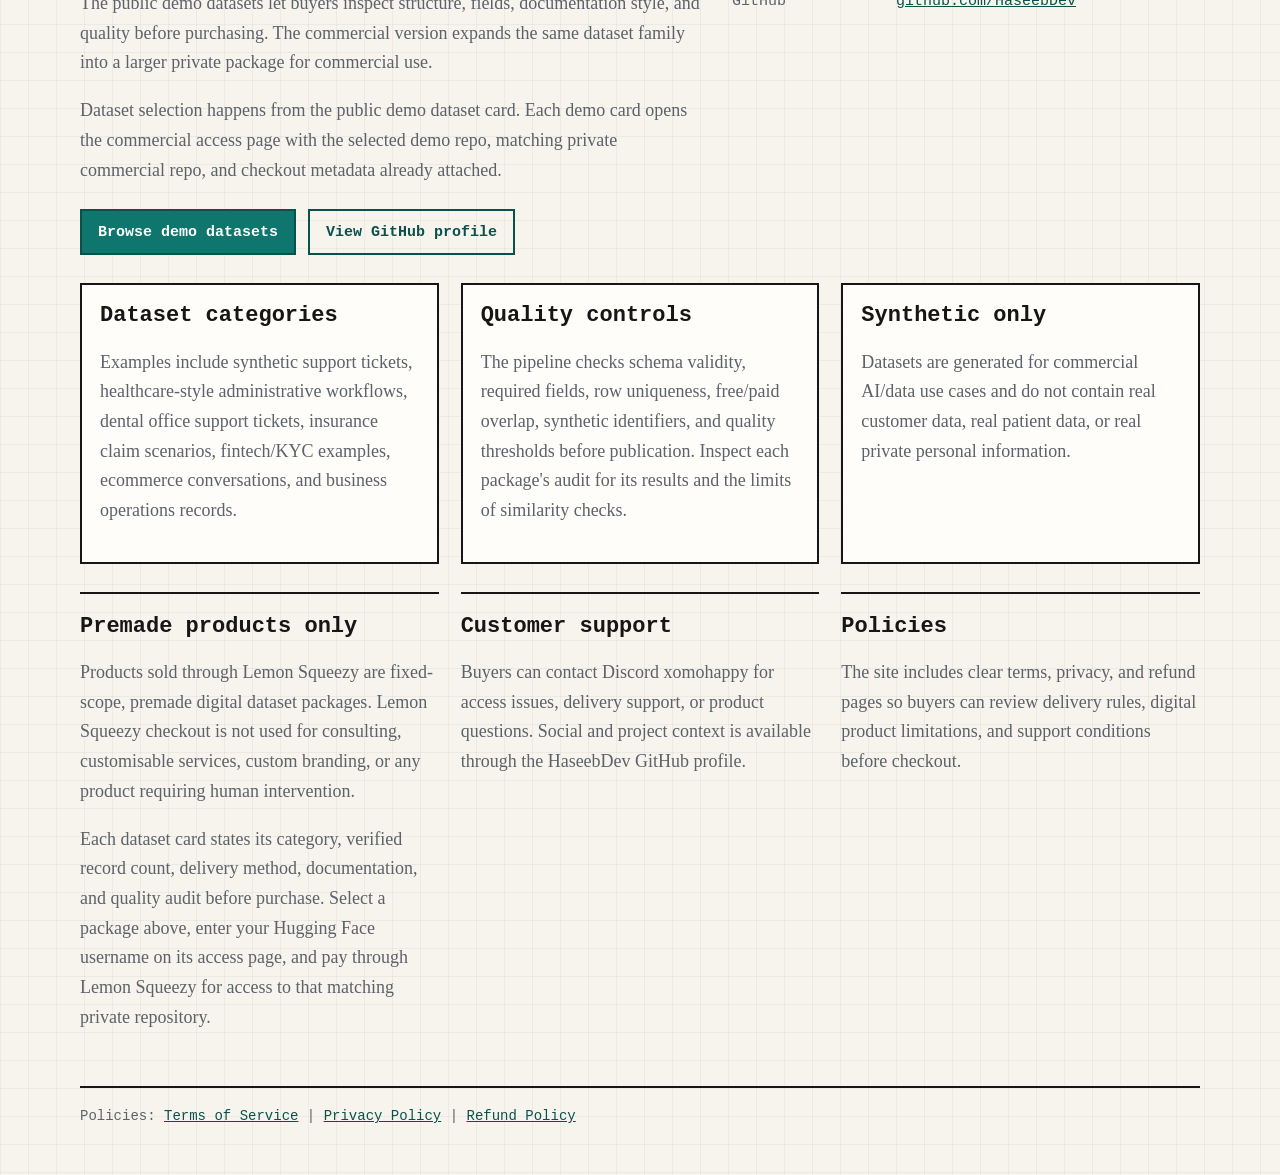
==== commit 5e0e26db: "Add dataset buyer guides and search metadata" ====
--- a/index.html
+++ b/index.html
@@ -5,7 +5,14 @@
   <meta name="viewport" content="width=device-width, initial-scale=1">
   <meta name="checkout-repo" content="synthetic-data-checkout">
   <meta name="description" content="Explore 10,000 free synthetic workflow records, then get 100,000 separate commercial records for USD 100. Inspect the schema and audit before buying.">
-  <title>10K Free / 100K Commercial | HaseebDev Synthetic Data</title>
+  <title>Synthetic SOC &amp; Vendor Risk Datasets | 10K Free / 100K Paid</title>
+  <link rel="canonical" href="https://haseebdev.github.io/synthetic-data-checkout/">
+  <meta property="og:type" content="website">
+  <meta property="og:title" content="Synthetic SOC and vendor risk workflow datasets">
+  <meta property="og:description" content="Prototype security workflows with fictional records. Inspect 10K free previews, real samples and runnable examples; get 100K separate commercial records for USD 100.">
+  <meta property="og:url" content="https://haseebdev.github.io/synthetic-data-checkout/">
+  <meta name="twitter:card" content="summary">
+  <script src="campaign-links.js" defer></script>
   <link rel="stylesheet" href="site.css">
 </head>
 <body>
@@ -23,9 +30,9 @@
 
     <header class="hero">
       <div>
-        <p class="eyebrow">Synthetic workflow datasets</p>
-        <h1>10,000 free records.<br>100,000 paid.</h1>
-        <p>Explore a full preview, inspect the schema and audit, then choose the matching commercial package for workflow evaluation, internal testing, and prototyping.</p>
+        <p class="eyebrow">Synthetic SOC and GRC workflow datasets</p>
+        <h1>Test security workflows with synthetic data.</h1>
+        <p><strong>10,000 free preview records. 100,000 separate paid records.</strong> Prototype incident case management and vendor-assessment workflows with fictional records, inspect real samples, and try a local loading example before buying.</p>
         <div class="button-row"><a class="button" href="#packages">Explore the datasets</a></div>
       </div>
       <aside class="price-box" aria-label="Pricing">
@@ -42,23 +49,25 @@
         <article class="fact-box">
           <p class="eyebrow">Email security workflows</p>
           <h2>Phishing remediation reports</h2>
-          <p>Synthetic email incident records covering sender details, subject lines, containment actions, and remediation notes across six configured scenario families.</p>
+          <p>For SOC case-management prototypes, incident-ticket ingestion, and remediation-note experiments. Includes sender details, subject lines, containment actions, and notes across six configured families.</p>
+          <p><a href="phishing-remediation-dataset.html">See real samples, schema and a runnable example</a></p>
           <p><strong>Free: 10,000 records · Paid: 100,000 records · USD 100</strong></p>
           <p><a href="https://huggingface.co/datasets/HaseebDev/phishing_remediation_reports/blob/main/quality-audit.md">Inspect the quality audit</a></p>
           <div class="button-row">
             <a class="button secondary" href="https://huggingface.co/datasets/HaseebDev/phishing_remediation_reports">Explore 10K free</a>
-            <a class="button" data-package="phishing_remediation_reports" href="https://haseebdev.github.io/synthetic-data-checkout/commercial-access.html?niche=phishing_remediation_reports&amp;demo_repo=HaseebDev%2Fphishing_remediation_reports&amp;commercial_repo=HaseebDev%2Fphishing_remediation_reports-commercial&amp;checkout_url=https%3A%2F%2Fsyntheticdatasetlab.lemonsqueezy.com%2Fcheckout%2Fbuy%2F431fde4c-a3ff-4587-825b-7ec496b1e98e%3Fcheckout%255Bcustom%255D%255Bdataset%255D%3Dphishing_remediation_reports%26checkout%255Bcustom%255D%255Bdemo_repo%255D%3DHaseebDev%252Fphishing_remediation_reports%26checkout%255Bcustom%255D%255Bcommercial_repo%255D%3DHaseebDev%252Fphishing_remediation_reports-commercial%26utm_source%3Dhuggingface%26utm_medium%3Ddataset_card%26utm_campaign%3Dphishing_remediation_reports&amp;commercial_records=100000">Get 100K commercial</a>
+            <a class="button" data-package="phishing_remediation_reports" href="https://haseebdev.github.io/synthetic-data-checkout/commercial-access.html?niche=phishing_remediation_reports&amp;demo_repo=HaseebDev%2Fphishing_remediation_reports&amp;commercial_repo=HaseebDev%2Fphishing_remediation_reports-commercial&amp;checkout_url=https%3A%2F%2Fsyntheticdatasetlab.lemonsqueezy.com%2Fcheckout%2Fbuy%2F431fde4c-a3ff-4587-825b-7ec496b1e98e%3Fcheckout%255Bcustom%255D%255Bdataset%255D%3Dphishing_remediation_reports%26checkout%255Bcustom%255D%255Bdemo_repo%255D%3DHaseebDev%252Fphishing_remediation_reports%26checkout%255Bcustom%255D%255Bcommercial_repo%255D%3DHaseebDev%252Fphishing_remediation_reports-commercial%26utm_source%3Dgithub_pages%26utm_medium%3Dcatalog%26utm_campaign%3Dphishing_remediation_reports&amp;commercial_records=100000&amp;utm_source=github_pages&amp;utm_medium=catalog&amp;utm_campaign=phishing_remediation_reports">Get 100K commercial</a>
           </div>
         </article>
         <article class="fact-box">
           <p class="eyebrow">Vendor security workflows</p>
           <h2>Third-party vendor risk assessments</h2>
-          <p>Synthetic vendor assessments covering review types, risk ratings, findings, and remediation plans across six configured scenario families.</p>
+          <p>For GRC vendor-assessment prototypes and remediation tracking. Includes assessment types, High/Critical findings, and remediation plans across six configured families.</p>
+          <p><a href="vendor-risk-assessment-dataset.html">See real samples, schema and a runnable example</a></p>
           <p><strong>Free: 10,000 records · Paid: 100,000 records · USD 100</strong></p>
           <p><a href="https://huggingface.co/datasets/HaseebDev/third_party_vendor_risks/blob/main/quality-audit.md">Inspect the quality audit</a></p>
           <div class="button-row">
             <a class="button secondary" href="https://huggingface.co/datasets/HaseebDev/third_party_vendor_risks">Explore 10K free</a>
-            <a class="button" data-package="third_party_vendor_risks" href="https://haseebdev.github.io/synthetic-data-checkout/commercial-access.html?niche=third_party_vendor_risks&amp;demo_repo=HaseebDev%2Fthird_party_vendor_risks&amp;commercial_repo=HaseebDev%2Fthird_party_vendor_risks-commercial&amp;checkout_url=https%3A%2F%2Fsyntheticdatasetlab.lemonsqueezy.com%2Fcheckout%2Fbuy%2F431fde4c-a3ff-4587-825b-7ec496b1e98e%3Fcheckout%255Bcustom%255D%255Bdataset%255D%3Dthird_party_vendor_risks%26checkout%255Bcustom%255D%255Bdemo_repo%255D%3DHaseebDev%252Fthird_party_vendor_risks%26checkout%255Bcustom%255D%255Bcommercial_repo%255D%3DHaseebDev%252Fthird_party_vendor_risks-commercial%26utm_source%3Dhuggingface%26utm_medium%3Ddataset_card%26utm_campaign%3Dthird_party_vendor_risks&amp;commercial_records=100000">Get 100K commercial</a>
+            <a class="button" data-package="third_party_vendor_risks" href="https://haseebdev.github.io/synthetic-data-checkout/commercial-access.html?niche=third_party_vendor_risks&amp;demo_repo=HaseebDev%2Fthird_party_vendor_risks&amp;commercial_repo=HaseebDev%2Fthird_party_vendor_risks-commercial&amp;checkout_url=https%3A%2F%2Fsyntheticdatasetlab.lemonsqueezy.com%2Fcheckout%2Fbuy%2F431fde4c-a3ff-4587-825b-7ec496b1e98e%3Fcheckout%255Bcustom%255D%255Bdataset%255D%3Dthird_party_vendor_risks%26checkout%255Bcustom%255D%255Bdemo_repo%255D%3DHaseebDev%252Fthird_party_vendor_risks%26checkout%255Bcustom%255D%255Bcommercial_repo%255D%3DHaseebDev%252Fthird_party_vendor_risks-commercial%26utm_source%3Dgithub_pages%26utm_medium%3Dcatalog%26utm_campaign%3Dthird_party_vendor_risks&amp;commercial_records=100000&amp;utm_source=github_pages&amp;utm_medium=catalog&amp;utm_campaign=third_party_vendor_risks">Get 100K commercial</a>
           </div>
         </article>
       </div>
--- a/site.css
+++ b/site.css
@@ -163,6 +163,41 @@
   align-items: stretch;
 }
 
+.readable {
+  max-width: 900px;
+}
+
+.readable h1 {
+  font-size: clamp(36px, 6vw, 64px);
+  line-height: 1.05;
+}
+
+pre {
+  overflow: auto;
+  background: var(--panel);
+  border: 1px solid var(--line);
+  padding: 18px;
+  font: 14px/1.6 ui-monospace, Consolas, monospace;
+  max-width: 100%;
+}
+
+table {
+  width: 100%;
+  border-collapse: collapse;
+  font: 16px/1.6 Georgia, serif;
+}
+
+td, th {
+  padding: 10px;
+  border-bottom: 1px solid var(--line);
+  text-align: left;
+  overflow-wrap: anywhere;
+}
+
+.table-scroll {
+  overflow-x: auto;
+}
+
 .panel {
   border-top: 2px solid var(--ink);
   padding-top: 20px;
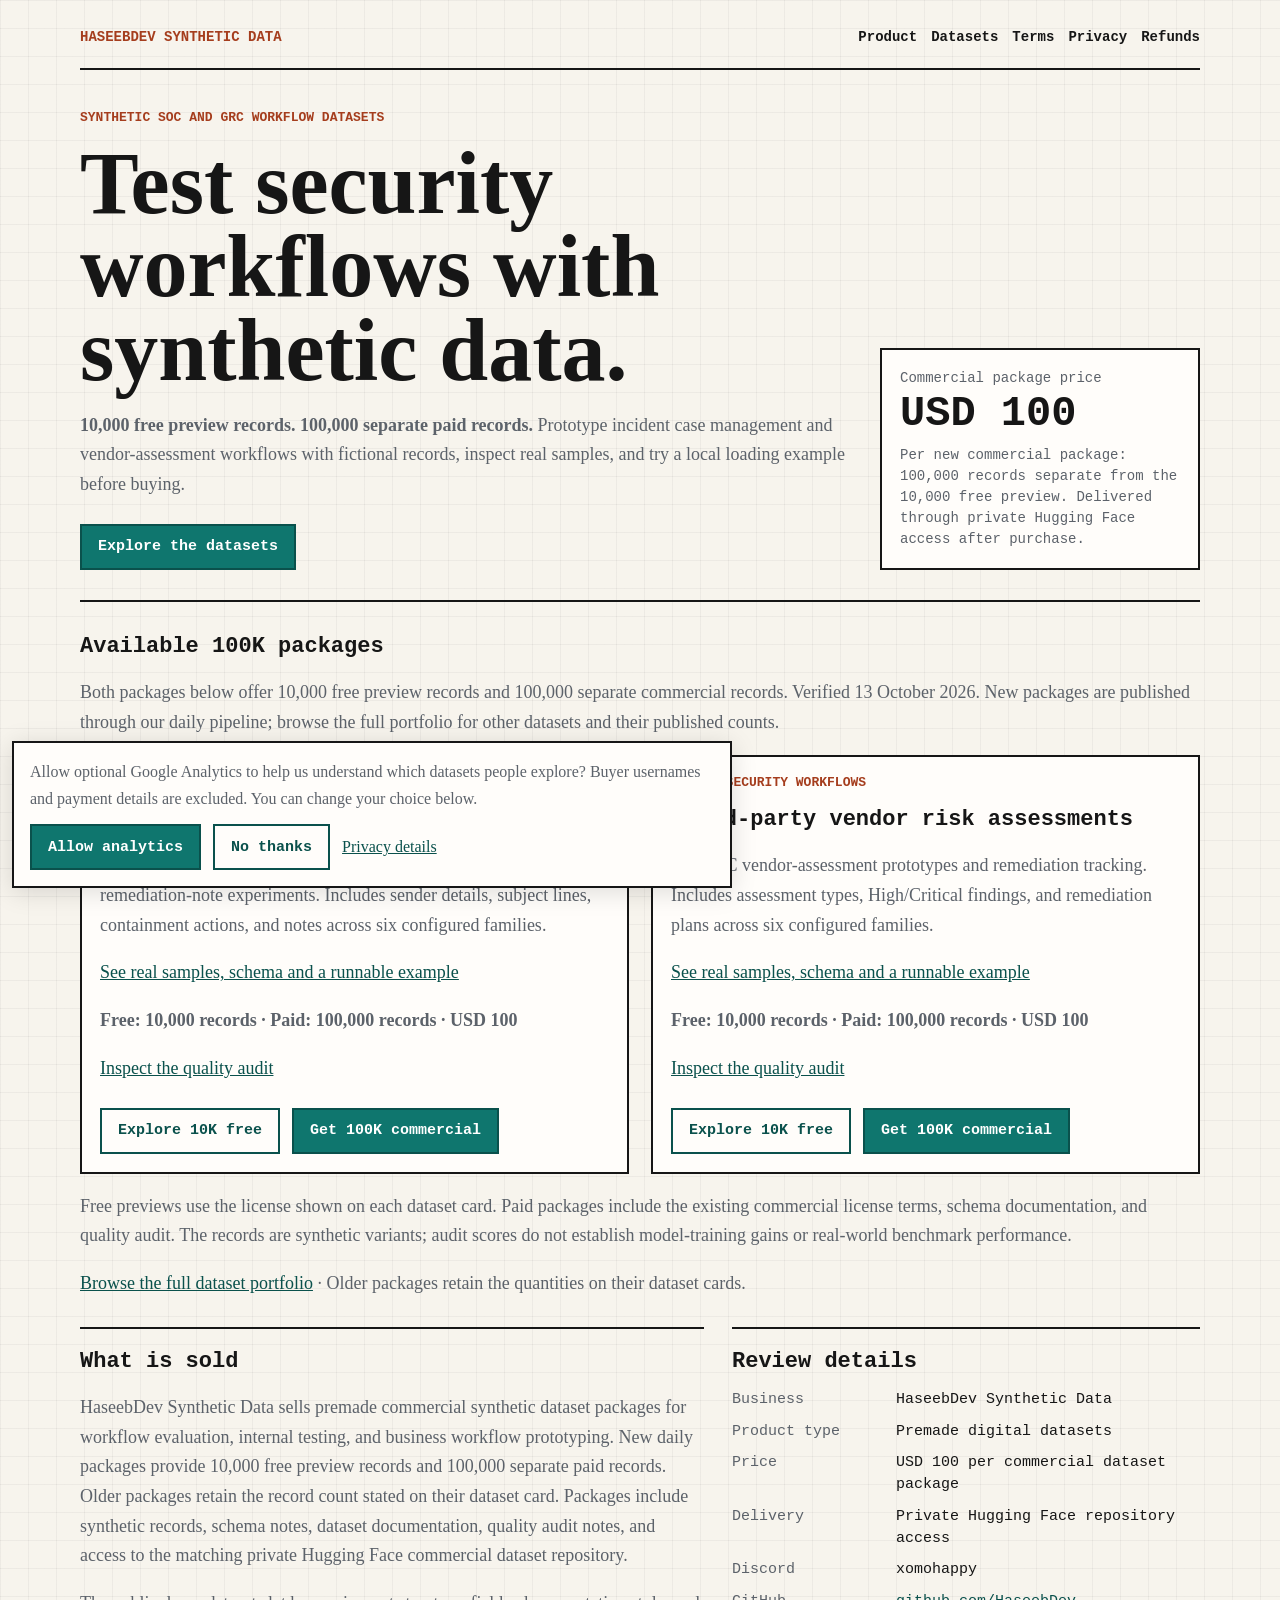
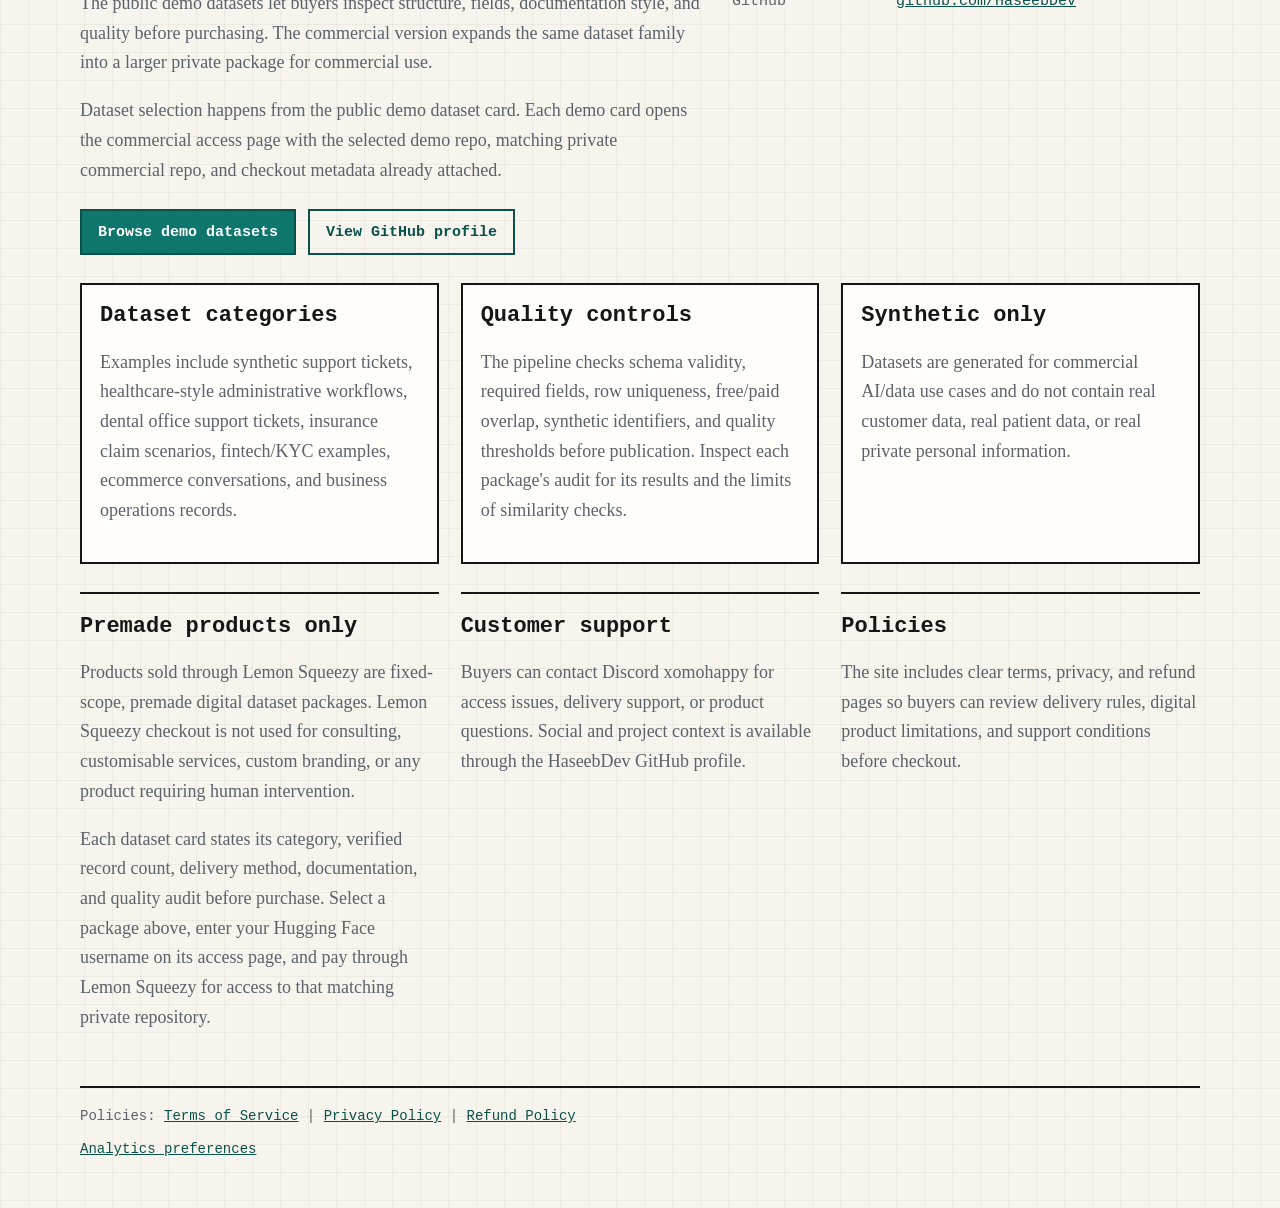
==== commit a4793fa4: "Connect consent-based analytics and Google site verification" ====
--- a/index.html
+++ b/index.html
@@ -14,6 +14,9 @@
   <meta name="twitter:card" content="summary">
   <script src="campaign-links.js" defer></script>
   <link rel="stylesheet" href="site.css">
+  <script src="analytics-config.js" defer></script>
+  <script src="analytics.js" defer></script>
+  <meta name="referrer" content="strict-origin-when-cross-origin">
 </head>
 <body>
   <main class="wrap">
--- a/site.css
+++ b/site.css
@@ -284,6 +284,39 @@
   font: 14px/1.5 ui-monospace, "SFMono-Regular", Consolas, monospace;
 }
 
+.analytics-consent {
+  position: fixed;
+  z-index: 40;
+  bottom: 12px;
+  left: 12px;
+  width: min(720px, calc(100% - 24px));
+  border: 2px solid var(--ink);
+  background: var(--panel);
+  padding: 16px;
+  box-shadow: 0 4px 24px #0002;
+}
+
+.analytics-consent p {
+  margin: 0;
+  font-size: 16px;
+}
+
+.analytics-consent .button-row {
+  margin-top: 12px;
+  align-items: center;
+}
+
+.analytics-settings {
+  display: block;
+  border: 0;
+  background: transparent;
+  padding: 12px 0 0;
+  color: var(--accent-dark);
+  text-decoration: underline;
+  cursor: pointer;
+  font: inherit;
+}
+
 @media (max-width: 820px) {
   .wrap {
     width: min(100% - 24px, 1120px);
